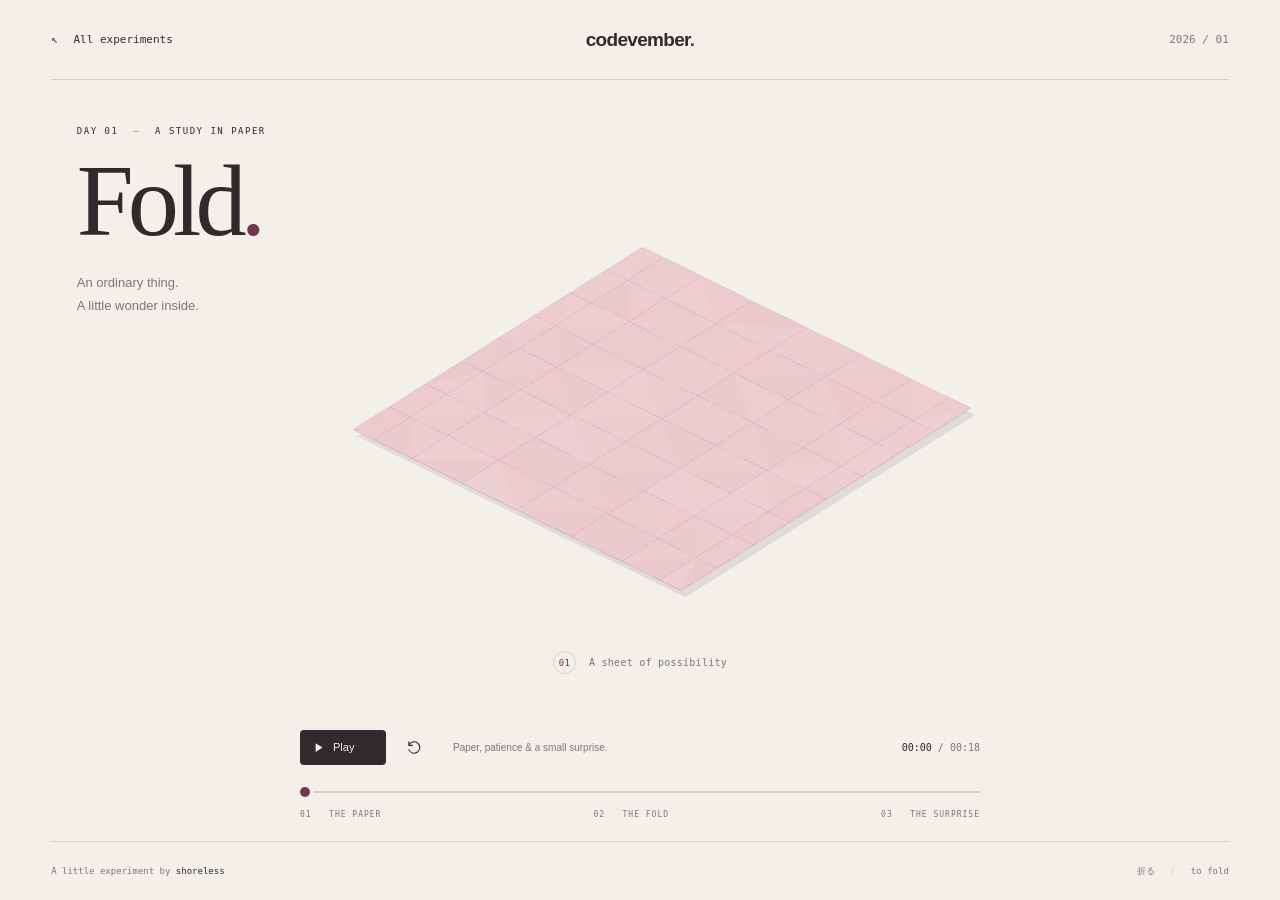
==== 2026/01/index.html @ bc1bf5fb "Add Day 01 Fold: paper sweet potato, golden egg reveal, and playback controls" ====
<!doctype html>
<html lang="en">
<head>
  <meta charset="utf-8">
  <meta name="viewport" content="width=device-width, initial-scale=1">
  <meta name="theme-color" content="#f2f0e9">
  <meta name="description" content="Day 01 — Fold. A paper sweet potato unfolds to reveal a tiny golden egg. A Three.js experiment by shoreless.">
  <title>01 · Fold — Codevember</title>
  <link rel="stylesheet" href="style.css">
</head>
<body>
  <header>
    <a class="back" href="../../"><span aria-hidden="true">↖</span> All experiments</a>
    <a class="brand" href="../../">codevember<span>.</span></a>
    <span class="edition">2026 / 01</span>
  </header>
  <main>
    <section class="intro" aria-labelledby="title">
      <p class="eyebrow">DAY 01 <span>—</span> A STUDY IN PAPER</p>
      <h1 id="title">Fold<span>.</span></h1>
      <p class="subtitle">An ordinary thing.<br>A little wonder inside.</p>
    </section>
    <div id="stage" role="img" aria-label="A flat sheet of plum paper folds into a faceted sweet potato, then unfolds to reveal a tiny golden egg.">
      <p id="fallback" role="status">Preparing the paper…</p>
    </div>
    <div class="scene-note" aria-hidden="true"><span id="scene-number">01</span><span id="scene-label">A sheet of possibility</span></div>
    <section class="transport" aria-label="Animation controls">
      <div class="transport-top">
        <button id="play" type="button" disabled aria-label="Play animation"><svg id="play-icon" viewBox="0 0 24 24" aria-hidden="true"><path d="m9 5 11 7-11 7Z"/></svg><span id="play-label">Play</span></button>
        <button id="replay" class="replay" type="button" disabled aria-label="Replay animation from the beginning"><svg viewBox="0 0 24 24" aria-hidden="true"><path d="M4 9a8 8 0 1 1 0 6M4 4v5h5"/></svg></button>
        <span class="transport-hint">Paper, patience &amp; a small surprise.</span>
        <span class="time"><span id="elapsed">00:00</span><span class="duration"> / 00:18</span></span>
      </div>
      <label class="sr-only" for="timeline">Animation timeline</label>
      <input id="timeline" type="range" min="0" max="18" step="0.01" value="0" disabled aria-valuetext="0 seconds, flat paper">
      <div class="chapters"><span>01 &nbsp; THE PAPER</span><span>02 &nbsp; THE FOLD</span><span>03 &nbsp; THE SURPRISE</span></div>
    </section>
  </main>
  <footer><span>A little experiment by <a href="https://github.com/shoreless/codevember">shoreless</a></span><span>折る <span class="footer-separator">/</span> to fold</span></footer>
  <noscript><p class="no-script">This experiment needs JavaScript to animate the paper.</p></noscript>
  <script type="module">
    import('./scene.js').catch((error) => {
      console.error(error);
      document.getElementById('fallback').textContent = 'The paper could not load. Try refreshing in a browser with WebGL enabled.';
      document.getElementById('fallback').hidden = false;
    });
  </script>
</body>
</html>
---- 2026/01/style.css ----
:root{color-scheme:light;--paper:#f2f0e9;--ink:#302a2c;--muted:#807675;--line:#d6d0c7;--plum:#71364f;--gold:#a77528}
*{box-sizing:border-box}body{margin:0;background:var(--paper);color:var(--ink);font-family:Arial,Helvetica,sans-serif}a{color:inherit;text-decoration:none}a:hover{text-decoration:underline}button,input,a{-webkit-tap-highlight-color:transparent}button:focus-visible,a:focus-visible{outline:2px solid var(--plum);outline-offset:6px}header,footer{display:flex;align-items:center;justify-content:space-between;margin:0 4vw}header{height:80px;border-bottom:1px solid var(--line);position:relative;z-index:2}.back,.edition,footer,.eyebrow,.scene-note,.time,.chapters{font-family:ui-monospace,SFMono-Regular,Consolas,monospace}.back{font-size:11px}.back span{margin-right:9px}.brand{font-size:19px;font-weight:800;letter-spacing:-.7px;position:absolute;left:50%;transform:translateX(-50%)}.brand span,h1 span{color:var(--plum)}.edition{font-size:11px;color:var(--muted)}main{position:relative;min-height:650px;height:calc(100svh - 139px);max-height:1100px;overflow:hidden}.intro{position:absolute;left:6vw;top:46px;z-index:1;pointer-events:none}.eyebrow{font-size:9px;letter-spacing:1.5px;margin:0}.eyebrow span{margin:0 8px;color:var(--muted)}h1{font-family:Georgia,'Times New Roman',serif;font-weight:400;font-size:clamp(70px,8vw,118px);line-height:1;letter-spacing:-6px;margin:14px 0 20px}.subtitle{font-size:13px;color:var(--muted);line-height:1.7;margin:0}#stage{position:absolute;inset:0 0 146px}canvas{display:block;width:100%;height:100%}#fallback{position:absolute;left:50%;top:52%;transform:translate(-50%,-50%);font-size:13px;max-width:70%;text-align:center;color:var(--muted)}.scene-note{position:absolute;bottom:167px;left:50%;transform:translateX(-50%);display:flex;align-items:center;gap:13px;white-space:nowrap;font-size:10px;color:var(--muted);letter-spacing:.25px}#scene-number{display:flex;align-items:center;justify-content:center;width:23px;height:23px;border:1px solid var(--line);border-radius:50%;font-size:9px;color:var(--plum)}.transport{position:absolute;bottom:22px;left:50%;transform:translateX(-50%);width:min(680px,86vw)}.transport-top{display:flex;align-items:center;gap:10px;height:42px}button{border:0;cursor:pointer;font:inherit;background:none;color:var(--ink)}button:disabled{opacity:.4;cursor:wait}#play{display:flex;align-items:center;gap:8px;padding:10px 15px 10px 10px;min-width:86px;background:var(--ink);color:var(--paper);border-radius:4px;font-size:11px}#play:hover{background:var(--plum)}#play svg{width:15px;height:15px;fill:currentColor}.replay{display:grid;place-items:center;padding:10px}.replay:hover{color:var(--plum)}.replay svg{width:17px;height:17px;fill:none;stroke:currentColor;stroke-width:1.5;stroke-linecap:round;stroke-linejoin:round}.transport-hint{font-size:10px;color:var(--muted);margin-left:10px}.time{margin-left:auto;font-size:10px;white-space:nowrap}.duration{color:var(--muted)}input[type=range]{--progress:0%;appearance:none;-webkit-appearance:none;width:100%;height:26px;margin:11px 0 5px;background:transparent;cursor:pointer}input[type=range]::-webkit-slider-runnable-track{height:2px;background:linear-gradient(to right,var(--plum) var(--progress),var(--line) var(--progress))}input[type=range]::-moz-range-track{height:2px;background:var(--line)}input[type=range]::-moz-range-progress{height:2px;background:var(--plum)}input[type=range]::-webkit-slider-thumb{appearance:none;-webkit-appearance:none;width:10px;height:10px;border-radius:50%;background:var(--plum);margin-top:-4px;box-shadow:0 0 0 4px var(--paper)}input[type=range]::-moz-range-thumb{width:10px;height:10px;border:0;border-radius:50%;background:var(--plum)}input[type=range]:focus-visible{outline:2px solid var(--plum);outline-offset:3px}.chapters{display:flex;justify-content:space-between;font-size:8px;letter-spacing:1px;color:var(--muted)}footer{height:59px;border-top:1px solid var(--line);font-size:9px;color:var(--muted)}footer a{color:var(--ink)}.footer-separator{margin:0 10px;color:var(--line)}.sr-only{position:absolute;width:1px;height:1px;overflow:hidden;clip-path:inset(50%);white-space:nowrap}.no-script{position:absolute;top:50%;width:100%;text-align:center}
@media(max-width:650px){header{height:68px;margin:0 6vw}.brand{font-size:16px}.back{font-size:0}.back span{font-size:20px}.edition{font-size:9px}main{height:calc(100svh - 121px);min-height:620px}.intro{top:30px;left:7vw}h1{font-size:76px;letter-spacing:-4px;margin:12px 0}.eyebrow{font-size:8px}.subtitle{font-size:11px}#stage{inset:80px 0 150px}.transport-hint{display:none}.chapters{font-size:7px;letter-spacing:.4px}.scene-note{font-size:9px;bottom:170px}.transport{bottom:25px}footer{height:53px;margin:0 6vw;font-size:8px}}
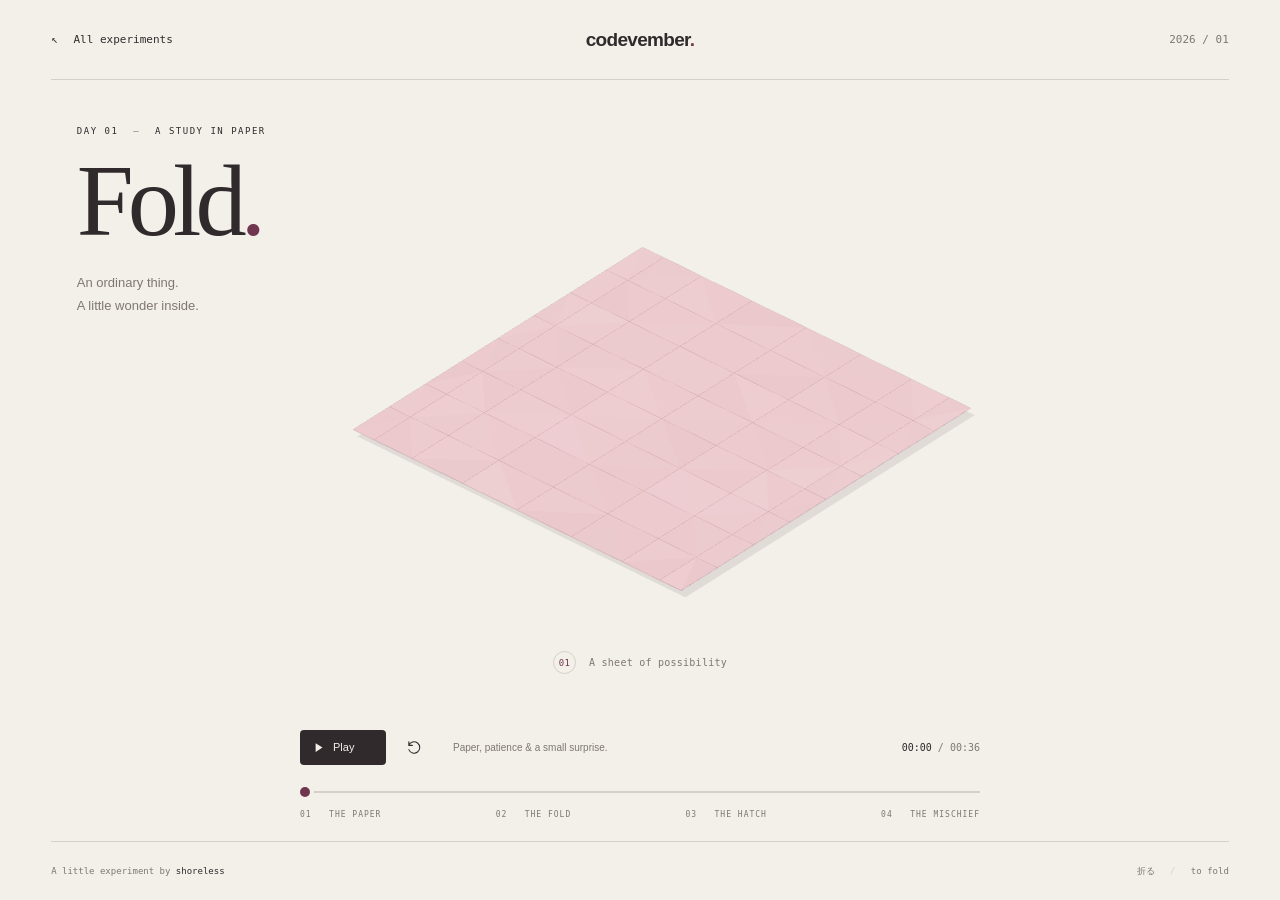
==== commit 8dc9daf8: "Unfold the golden egg into petals and hatch two running sweet potatoes" ====
--- a/2026/01/index.html
+++ b/2026/01/index.html
@@ -4,7 +4,7 @@
   <meta charset="utf-8">
   <meta name="viewport" content="width=device-width, initial-scale=1">
   <meta name="theme-color" content="#f2f0e9">
-  <meta name="description" content="Day 01 — Fold. A paper sweet potato unfolds to reveal a tiny golden egg. A Three.js experiment by shoreless.">
+  <meta name="description" content="Day 01 — Fold. A paper sweet potato unfolds to reveal a golden egg that cracks, unfolds, and hatches two little sweet-potato characters. A Three.js experiment by shoreless.">
   <title>01 · Fold — Codevember</title>
   <link rel="stylesheet" href="style.css">
 </head>
@@ -20,7 +20,7 @@
       <h1 id="title">Fold<span>.</span></h1>
       <p class="subtitle">An ordinary thing.<br>A little wonder inside.</p>
     </section>
-    <div id="stage" role="img" aria-label="A flat sheet of plum paper folds into a faceted sweet potato, then unfolds to reveal a tiny golden egg.">
+    <div id="stage" role="img" aria-label="A flat sheet of plum paper folds into a faceted sweet potato, then unfolds to reveal a golden egg that cracks, unfolds, and hatches two little sweet-potato characters.">
       <p id="fallback" role="status">Preparing the paper…</p>
     </div>
     <div class="scene-note" aria-hidden="true"><span id="scene-number">01</span><span id="scene-label">A sheet of possibility</span></div>
@@ -29,17 +29,17 @@
         <button id="play" type="button" disabled aria-label="Play animation"><svg id="play-icon" viewBox="0 0 24 24" aria-hidden="true"><path d="m9 5 11 7-11 7Z"/></svg><span id="play-label">Play</span></button>
         <button id="replay" class="replay" type="button" disabled aria-label="Replay animation from the beginning"><svg viewBox="0 0 24 24" aria-hidden="true"><path d="M4 9a8 8 0 1 1 0 6M4 4v5h5"/></svg></button>
         <span class="transport-hint">Paper, patience &amp; a small surprise.</span>
-        <span class="time"><span id="elapsed">00:00</span><span class="duration"> / 00:18</span></span>
+        <span class="time"><span id="elapsed">00:00</span><span class="duration"> / 00:36</span></span>
       </div>
       <label class="sr-only" for="timeline">Animation timeline</label>
-      <input id="timeline" type="range" min="0" max="18" step="0.01" value="0" disabled aria-valuetext="0 seconds, flat paper">
-      <div class="chapters"><span>01 &nbsp; THE PAPER</span><span>02 &nbsp; THE FOLD</span><span>03 &nbsp; THE SURPRISE</span></div>
+      <input id="timeline" type="range" min="0" max="36" step="0.01" value="0" disabled aria-valuetext="0 seconds, flat paper">
+      <div class="chapters"><span>01 &nbsp; THE PAPER</span><span>02 &nbsp; THE FOLD</span><span>03 &nbsp; THE HATCH</span><span>04 &nbsp; THE MISCHIEF</span></div>
     </section>
   </main>
   <footer><span>A little experiment by <a href="https://github.com/shoreless/codevember">shoreless</a></span><span>折る <span class="footer-separator">/</span> to fold</span></footer>
   <noscript><p class="no-script">This experiment needs JavaScript to animate the paper.</p></noscript>
   <script type="module">
-    import('./scene.js').catch((error) => {
+    import('./scene.js?v=2-hatch').catch((error) => {
       console.error(error);
       document.getElementById('fallback').textContent = 'The paper could not load. Try refreshing in a browser with WebGL enabled.';
       document.getElementById('fallback').hidden = false;
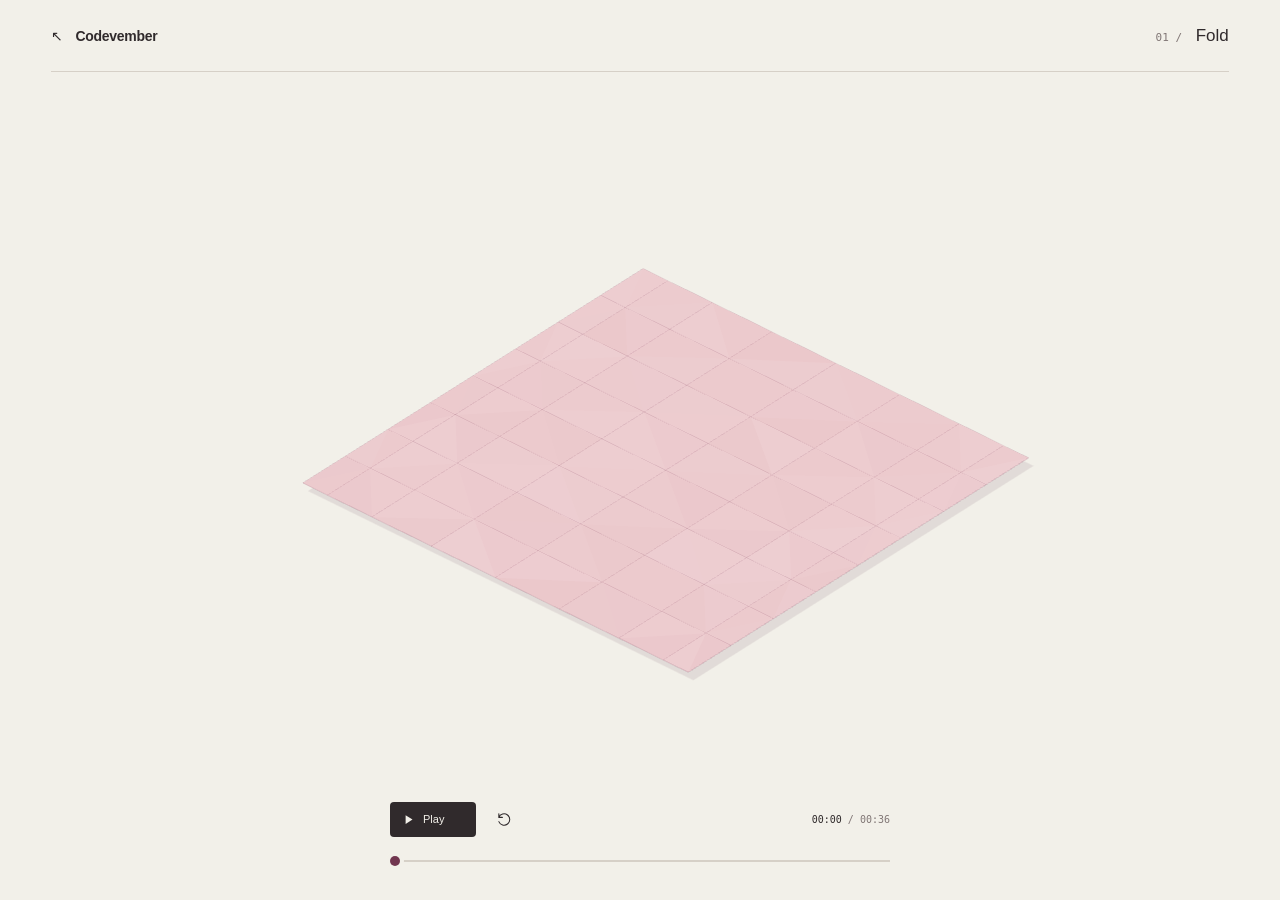
==== commit 8b826ea7: "Simplify Codevember pages and give experiments more space" ====
--- a/2026/01/index.html
+++ b/2026/01/index.html
@@ -6,40 +6,30 @@
   <meta name="theme-color" content="#f2f0e9">
   <meta name="description" content="Day 01 — Fold. A paper sweet potato unfolds to reveal a golden egg that cracks, unfolds, and hatches two little sweet-potato characters. A Three.js experiment by shoreless.">
   <title>01 · Fold — Codevember</title>
-  <link rel="stylesheet" href="style.css">
+  <link rel="stylesheet" href="style.css?v=3-minimal">
 </head>
 <body>
   <header>
-    <a class="back" href="../../"><span aria-hidden="true">↖</span> All experiments</a>
-    <a class="brand" href="../../">codevember<span>.</span></a>
-    <span class="edition">2026 / 01</span>
+    <a class="back" href="../../" aria-label="All experiments"><span aria-hidden="true">↖</span> Codevember</a>
+    <h1><span>01 /</span> Fold</h1>
   </header>
   <main>
-    <section class="intro" aria-labelledby="title">
-      <p class="eyebrow">DAY 01 <span>—</span> A STUDY IN PAPER</p>
-      <h1 id="title">Fold<span>.</span></h1>
-      <p class="subtitle">An ordinary thing.<br>A little wonder inside.</p>
-    </section>
     <div id="stage" role="img" aria-label="A flat sheet of plum paper folds into a faceted sweet potato, then unfolds to reveal a golden egg that cracks, unfolds, and hatches two little sweet-potato characters.">
       <p id="fallback" role="status">Preparing the paper…</p>
     </div>
-    <div class="scene-note" aria-hidden="true"><span id="scene-number">01</span><span id="scene-label">A sheet of possibility</span></div>
     <section class="transport" aria-label="Animation controls">
       <div class="transport-top">
         <button id="play" type="button" disabled aria-label="Play animation"><svg id="play-icon" viewBox="0 0 24 24" aria-hidden="true"><path d="m9 5 11 7-11 7Z"/></svg><span id="play-label">Play</span></button>
         <button id="replay" class="replay" type="button" disabled aria-label="Replay animation from the beginning"><svg viewBox="0 0 24 24" aria-hidden="true"><path d="M4 9a8 8 0 1 1 0 6M4 4v5h5"/></svg></button>
-        <span class="transport-hint">Paper, patience &amp; a small surprise.</span>
         <span class="time"><span id="elapsed">00:00</span><span class="duration"> / 00:36</span></span>
       </div>
       <label class="sr-only" for="timeline">Animation timeline</label>
       <input id="timeline" type="range" min="0" max="36" step="0.01" value="0" disabled aria-valuetext="0 seconds, flat paper">
-      <div class="chapters"><span>01 &nbsp; THE PAPER</span><span>02 &nbsp; THE FOLD</span><span>03 &nbsp; THE HATCH</span><span>04 &nbsp; THE MISCHIEF</span></div>
     </section>
   </main>
-  <footer><span>A little experiment by <a href="https://github.com/shoreless/codevember">shoreless</a></span><span>折る <span class="footer-separator">/</span> to fold</span></footer>
   <noscript><p class="no-script">This experiment needs JavaScript to animate the paper.</p></noscript>
   <script type="module">
-    import('./scene.js?v=2-hatch').catch((error) => {
+    import('./scene.js?v=3-minimal').catch((error) => {
       console.error(error);
       document.getElementById('fallback').textContent = 'The paper could not load. Try refreshing in a browser with WebGL enabled.';
       document.getElementById('fallback').hidden = false;
--- a/2026/01/style.css
+++ b/2026/01/style.css
@@ -1,3 +1,44 @@
-:root{color-scheme:light;--paper:#f2f0e9;--ink:#302a2c;--muted:#807675;--line:#d6d0c7;--plum:#71364f;--gold:#a77528}
-*{box-sizing:border-box}body{margin:0;background:var(--paper);color:var(--ink);font-family:Arial,Helvetica,sans-serif}a{color:inherit;text-decoration:none}a:hover{text-decoration:underline}button,input,a{-webkit-tap-highlight-color:transparent}button:focus-visible,a:focus-visible{outline:2px solid var(--plum);outline-offset:6px}header,footer{display:flex;align-items:center;justify-content:space-between;margin:0 4vw}header{height:80px;border-bottom:1px solid var(--line);position:relative;z-index:2}.back,.edition,footer,.eyebrow,.scene-note,.time,.chapters{font-family:ui-monospace,SFMono-Regular,Consolas,monospace}.back{font-size:11px}.back span{margin-right:9px}.brand{font-size:19px;font-weight:800;letter-spacing:-.7px;position:absolute;left:50%;transform:translateX(-50%)}.brand span,h1 span{color:var(--plum)}.edition{font-size:11px;color:var(--muted)}main{position:relative;min-height:650px;height:calc(100svh - 139px);max-height:1100px;overflow:hidden}.intro{position:absolute;left:6vw;top:46px;z-index:1;pointer-events:none}.eyebrow{font-size:9px;letter-spacing:1.5px;margin:0}.eyebrow span{margin:0 8px;color:var(--muted)}h1{font-family:Georgia,'Times New Roman',serif;font-weight:400;font-size:clamp(70px,8vw,118px);line-height:1;letter-spacing:-6px;margin:14px 0 20px}.subtitle{font-size:13px;color:var(--muted);line-height:1.7;margin:0}#stage{position:absolute;inset:0 0 146px}canvas{display:block;width:100%;height:100%}#fallback{position:absolute;left:50%;top:52%;transform:translate(-50%,-50%);font-size:13px;max-width:70%;text-align:center;color:var(--muted)}.scene-note{position:absolute;bottom:167px;left:50%;transform:translateX(-50%);display:flex;align-items:center;gap:13px;white-space:nowrap;font-size:10px;color:var(--muted);letter-spacing:.25px}#scene-number{display:flex;align-items:center;justify-content:center;width:23px;height:23px;border:1px solid var(--line);border-radius:50%;font-size:9px;color:var(--plum)}.transport{position:absolute;bottom:22px;left:50%;transform:translateX(-50%);width:min(680px,86vw)}.transport-top{display:flex;align-items:center;gap:10px;height:42px}button{border:0;cursor:pointer;font:inherit;background:none;color:var(--ink)}button:disabled{opacity:.4;cursor:wait}#play{display:flex;align-items:center;gap:8px;padding:10px 15px 10px 10px;min-width:86px;background:var(--ink);color:var(--paper);border-radius:4px;font-size:11px}#play:hover{background:var(--plum)}#play svg{width:15px;height:15px;fill:currentColor}.replay{display:grid;place-items:center;padding:10px}.replay:hover{color:var(--plum)}.replay svg{width:17px;height:17px;fill:none;stroke:currentColor;stroke-width:1.5;stroke-linecap:round;stroke-linejoin:round}.transport-hint{font-size:10px;color:var(--muted);margin-left:10px}.time{margin-left:auto;font-size:10px;white-space:nowrap}.duration{color:var(--muted)}input[type=range]{--progress:0%;appearance:none;-webkit-appearance:none;width:100%;height:26px;margin:11px 0 5px;background:transparent;cursor:pointer}input[type=range]::-webkit-slider-runnable-track{height:2px;background:linear-gradient(to right,var(--plum) var(--progress),var(--line) var(--progress))}input[type=range]::-moz-range-track{height:2px;background:var(--line)}input[type=range]::-moz-range-progress{height:2px;background:var(--plum)}input[type=range]::-webkit-slider-thumb{appearance:none;-webkit-appearance:none;width:10px;height:10px;border-radius:50%;background:var(--plum);margin-top:-4px;box-shadow:0 0 0 4px var(--paper)}input[type=range]::-moz-range-thumb{width:10px;height:10px;border:0;border-radius:50%;background:var(--plum)}input[type=range]:focus-visible{outline:2px solid var(--plum);outline-offset:3px}.chapters{display:flex;justify-content:space-between;font-size:8px;letter-spacing:1px;color:var(--muted)}footer{height:59px;border-top:1px solid var(--line);font-size:9px;color:var(--muted)}footer a{color:var(--ink)}.footer-separator{margin:0 10px;color:var(--line)}.sr-only{position:absolute;width:1px;height:1px;overflow:hidden;clip-path:inset(50%);white-space:nowrap}.no-script{position:absolute;top:50%;width:100%;text-align:center}
-@media(max-width:650px){header{height:68px;margin:0 6vw}.brand{font-size:16px}.back{font-size:0}.back span{font-size:20px}.edition{font-size:9px}main{height:calc(100svh - 121px);min-height:620px}.intro{top:30px;left:7vw}h1{font-size:76px;letter-spacing:-4px;margin:12px 0}.eyebrow{font-size:8px}.subtitle{font-size:11px}#stage{inset:80px 0 150px}.transport-hint{display:none}.chapters{font-size:7px;letter-spacing:.4px}.scene-note{font-size:9px;bottom:170px}.transport{bottom:25px}footer{height:53px;margin:0 6vw;font-size:8px}}
+:root { color-scheme: light; --paper: #f2f0e9; --ink: #302a2c; --muted: #807675; --line: #d6d0c7; --plum: #71364f; }
+* { box-sizing: border-box; }
+body { margin: 0; background: var(--paper); color: var(--ink); font-family: Arial, Helvetica, sans-serif; }
+a { color: inherit; text-decoration: none; }
+a:hover { text-decoration: underline; }
+button, input, a { -webkit-tap-highlight-color: transparent; }
+button:focus-visible, a:focus-visible { outline: 2px solid var(--plum); outline-offset: 6px; }
+header { height: 72px; display: flex; align-items: center; justify-content: space-between; margin: 0 4vw; border-bottom: 1px solid var(--line); position: relative; z-index: 2; }
+.back { font-size: 14px; font-weight: 600; letter-spacing: -.3px; }
+.back span { margin-right: 9px; font-weight: 400; }
+h1 { font-size: 17px; font-weight: 500; margin: 0; }
+h1 span { color: var(--muted); font: 11px ui-monospace, SFMono-Regular, Consolas, monospace; margin-right: 9px; }
+main { position: relative; min-height: 430px; height: calc(100svh - 72px); max-height: 1300px; overflow: hidden; }
+#stage { position: absolute; inset: 0 0 105px; }
+canvas { display: block; width: 100%; height: 100%; }
+#fallback { position: absolute; left: 50%; top: 52%; transform: translate(-50%, -50%); font-size: 13px; max-width: 70%; text-align: center; color: var(--muted); }
+.transport { position: absolute; bottom: 22px; left: 50%; transform: translateX(-50%); width: min(500px, 86vw); }
+.transport-top { display: flex; align-items: center; gap: 10px; height: 42px; }
+button { border: 0; cursor: pointer; font: inherit; background: none; color: var(--ink); }
+button:disabled { opacity: .4; cursor: wait; }
+#play { display: flex; align-items: center; gap: 8px; padding: 10px 15px 10px 10px; min-width: 86px; background: var(--ink); color: var(--paper); border-radius: 4px; font-size: 11px; }
+#play:hover { background: var(--plum); }
+#play svg { width: 15px; height: 15px; fill: currentColor; }
+.replay { display: grid; place-items: center; padding: 10px; }
+.replay:hover { color: var(--plum); }
+.replay svg { width: 17px; height: 17px; fill: none; stroke: currentColor; stroke-width: 1.5; stroke-linecap: round; stroke-linejoin: round; }
+.time { margin-left: auto; font: 10px ui-monospace, SFMono-Regular, Consolas, monospace; white-space: nowrap; }
+.duration { color: var(--muted); }
+input[type=range] { --progress: 0%; appearance: none; -webkit-appearance: none; width: 100%; height: 26px; margin: 8px 0 0; background: transparent; cursor: pointer; }
+input[type=range]::-webkit-slider-runnable-track { height: 2px; background: linear-gradient(to right, var(--plum) var(--progress), var(--line) var(--progress)); }
+input[type=range]::-moz-range-track { height: 2px; background: var(--line); }
+input[type=range]::-moz-range-progress { height: 2px; background: var(--plum); }
+input[type=range]::-webkit-slider-thumb { appearance: none; -webkit-appearance: none; width: 10px; height: 10px; border-radius: 50%; background: var(--plum); margin-top: -4px; box-shadow: 0 0 0 4px var(--paper); }
+input[type=range]::-moz-range-thumb { width: 10px; height: 10px; border: 0; border-radius: 50%; background: var(--plum); }
+input[type=range]:focus-visible { outline: 2px solid var(--plum); outline-offset: 3px; }
+.sr-only { position: absolute; width: 1px; height: 1px; overflow: hidden; clip-path: inset(50%); white-space: nowrap; }
+.no-script { position: absolute; top: 50%; width: 100%; text-align: center; }
+@media (max-width: 650px) {
+  header { height: 64px; margin: 0 6vw; }
+  .back { font-size: 13px; }
+  h1 { font-size: 16px; }
+  main { height: calc(100svh - 64px); }
+  .transport { bottom: 20px; }
+}
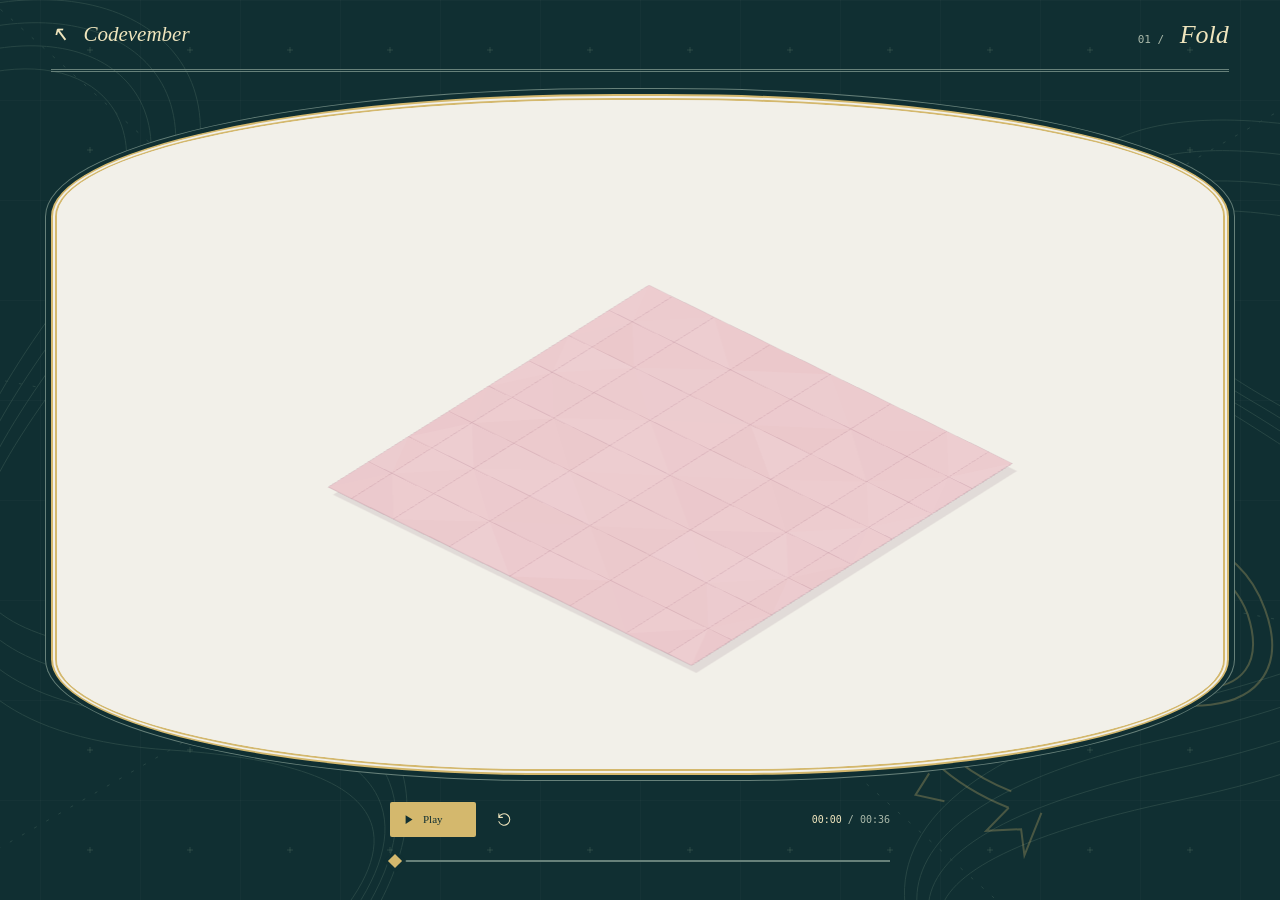
==== commit 49b34afb: "Give Codevember a strange nautical image gallery" ====
--- a/2026/01/index.html
+++ b/2026/01/index.html
@@ -3,10 +3,10 @@
 <head>
   <meta charset="utf-8">
   <meta name="viewport" content="width=device-width, initial-scale=1">
-  <meta name="theme-color" content="#f2f0e9">
+  <meta name="theme-color" content="#102f32">
   <meta name="description" content="Day 01 — Fold. A paper sweet potato unfolds to reveal a golden egg that cracks, unfolds, and hatches two little sweet-potato characters. A Three.js experiment by shoreless.">
   <title>01 · Fold — Codevember</title>
-  <link rel="stylesheet" href="style.css?v=3-minimal">
+  <link rel="stylesheet" href="style.css?v=4-sea">
 </head>
 <body>
   <header>
@@ -29,7 +29,7 @@
   </main>
   <noscript><p class="no-script">This experiment needs JavaScript to animate the paper.</p></noscript>
   <script type="module">
-    import('./scene.js?v=3-minimal').catch((error) => {
+    import('./scene.js?v=4-sea').catch((error) => {
       console.error(error);
       document.getElementById('fallback').textContent = 'The paper could not load. Try refreshing in a browser with WebGL enabled.';
       document.getElementById('fallback').hidden = false;
--- a/2026/01/style.css
+++ b/2026/01/style.css
@@ -1,44 +1,45 @@
-:root { color-scheme: light; --paper: #f2f0e9; --ink: #302a2c; --muted: #807675; --line: #d6d0c7; --plum: #71364f; }
+@import url("../../assets/sea.css?v=4-sea");
 * { box-sizing: border-box; }
-body { margin: 0; background: var(--paper); color: var(--ink); font-family: Arial, Helvetica, sans-serif; }
+
 a { color: inherit; text-decoration: none; }
 a:hover { text-decoration: underline; }
 button, input, a { -webkit-tap-highlight-color: transparent; }
-button:focus-visible, a:focus-visible { outline: 2px solid var(--plum); outline-offset: 6px; }
-header { height: 72px; display: flex; align-items: center; justify-content: space-between; margin: 0 4vw; border-bottom: 1px solid var(--line); position: relative; z-index: 2; }
-.back { font-size: 14px; font-weight: 600; letter-spacing: -.3px; }
+button:focus-visible, a:focus-visible { outline: 2px solid var(--brass); outline-offset: 6px; }
+header { height: 72px; display: flex; align-items: center; justify-content: space-between; margin: 0 4vw; border-bottom: 3px double var(--line); position: relative; z-index: 2; }
+.back { font-size: 21px; font-style: italic; }
 .back span { margin-right: 9px; font-weight: 400; }
-h1 { font-size: 17px; font-weight: 500; margin: 0; }
+h1 { font-size: 26px; font-style: italic; font-weight: 400; margin: 0; }
 h1 span { color: var(--muted); font: 11px ui-monospace, SFMono-Regular, Consolas, monospace; margin-right: 9px; }
 main { position: relative; min-height: 430px; height: calc(100svh - 72px); max-height: 1300px; overflow: hidden; }
-#stage { position: absolute; inset: 0 0 105px; }
+#stage { position: absolute; inset: 22px 4vw 125px; overflow: hidden; border: 6px double var(--brass); border-radius: 48% 48% 42% 42% / 18% 18% 17% 17%; background: var(--paper); box-shadow: 0 0 0 5px var(--sea), 0 0 0 6px var(--line); }
 canvas { display: block; width: 100%; height: 100%; }
-#fallback { position: absolute; left: 50%; top: 52%; transform: translate(-50%, -50%); font-size: 13px; max-width: 70%; text-align: center; color: var(--muted); }
+#fallback { position: absolute; left: 50%; top: 52%; transform: translate(-50%, -50%); font-size: 13px; max-width: 70%; text-align: center; color: #514347; }
 .transport { position: absolute; bottom: 22px; left: 50%; transform: translateX(-50%); width: min(500px, 86vw); }
 .transport-top { display: flex; align-items: center; gap: 10px; height: 42px; }
 button { border: 0; cursor: pointer; font: inherit; background: none; color: var(--ink); }
 button:disabled { opacity: .4; cursor: wait; }
-#play { display: flex; align-items: center; gap: 8px; padding: 10px 15px 10px 10px; min-width: 86px; background: var(--ink); color: var(--paper); border-radius: 4px; font-size: 11px; }
-#play:hover { background: var(--plum); }
+#play { display: flex; align-items: center; gap: 8px; padding: 10px 15px 10px 10px; min-width: 86px; background: var(--brass); color: var(--sea); border-radius: 2px; font-size: 11px; }
+#play:hover { background: var(--ink); }
 #play svg { width: 15px; height: 15px; fill: currentColor; }
 .replay { display: grid; place-items: center; padding: 10px; }
-.replay:hover { color: var(--plum); }
+.replay:hover { color: var(--brass); }
 .replay svg { width: 17px; height: 17px; fill: none; stroke: currentColor; stroke-width: 1.5; stroke-linecap: round; stroke-linejoin: round; }
 .time { margin-left: auto; font: 10px ui-monospace, SFMono-Regular, Consolas, monospace; white-space: nowrap; }
 .duration { color: var(--muted); }
 input[type=range] { --progress: 0%; appearance: none; -webkit-appearance: none; width: 100%; height: 26px; margin: 8px 0 0; background: transparent; cursor: pointer; }
-input[type=range]::-webkit-slider-runnable-track { height: 2px; background: linear-gradient(to right, var(--plum) var(--progress), var(--line) var(--progress)); }
+input[type=range]::-webkit-slider-runnable-track { height: 2px; background: linear-gradient(to right, var(--brass) var(--progress), var(--line) var(--progress)); }
 input[type=range]::-moz-range-track { height: 2px; background: var(--line); }
-input[type=range]::-moz-range-progress { height: 2px; background: var(--plum); }
-input[type=range]::-webkit-slider-thumb { appearance: none; -webkit-appearance: none; width: 10px; height: 10px; border-radius: 50%; background: var(--plum); margin-top: -4px; box-shadow: 0 0 0 4px var(--paper); }
-input[type=range]::-moz-range-thumb { width: 10px; height: 10px; border: 0; border-radius: 50%; background: var(--plum); }
-input[type=range]:focus-visible { outline: 2px solid var(--plum); outline-offset: 3px; }
+input[type=range]::-moz-range-progress { height: 2px; background: var(--brass); }
+input[type=range]::-webkit-slider-thumb { appearance: none; -webkit-appearance: none; width: 10px; height: 10px; border-radius: 0; transform: rotate(45deg); background: var(--brass); margin-top: -4px; box-shadow: 0 0 0 3px var(--sea); }
+input[type=range]::-moz-range-thumb { width: 10px; height: 10px; border: 0; border-radius: 0; transform: rotate(45deg); background: var(--brass); }
+input[type=range]:focus-visible { outline: 2px solid var(--brass); outline-offset: 3px; }
 .sr-only { position: absolute; width: 1px; height: 1px; overflow: hidden; clip-path: inset(50%); white-space: nowrap; }
 .no-script { position: absolute; top: 50%; width: 100%; text-align: center; }
 @media (max-width: 650px) {
   header { height: 64px; margin: 0 6vw; }
-  .back { font-size: 13px; }
-  h1 { font-size: 16px; }
+  .back { font-size: 18px; }
+  h1 { font-size: 22px; }
+  #stage { inset: 20px 5vw 125px; border-radius: 46% 46% 40% 40% / 12% 12% 10% 10%; }
   main { height: calc(100svh - 64px); }
   .transport { bottom: 20px; }
 }
